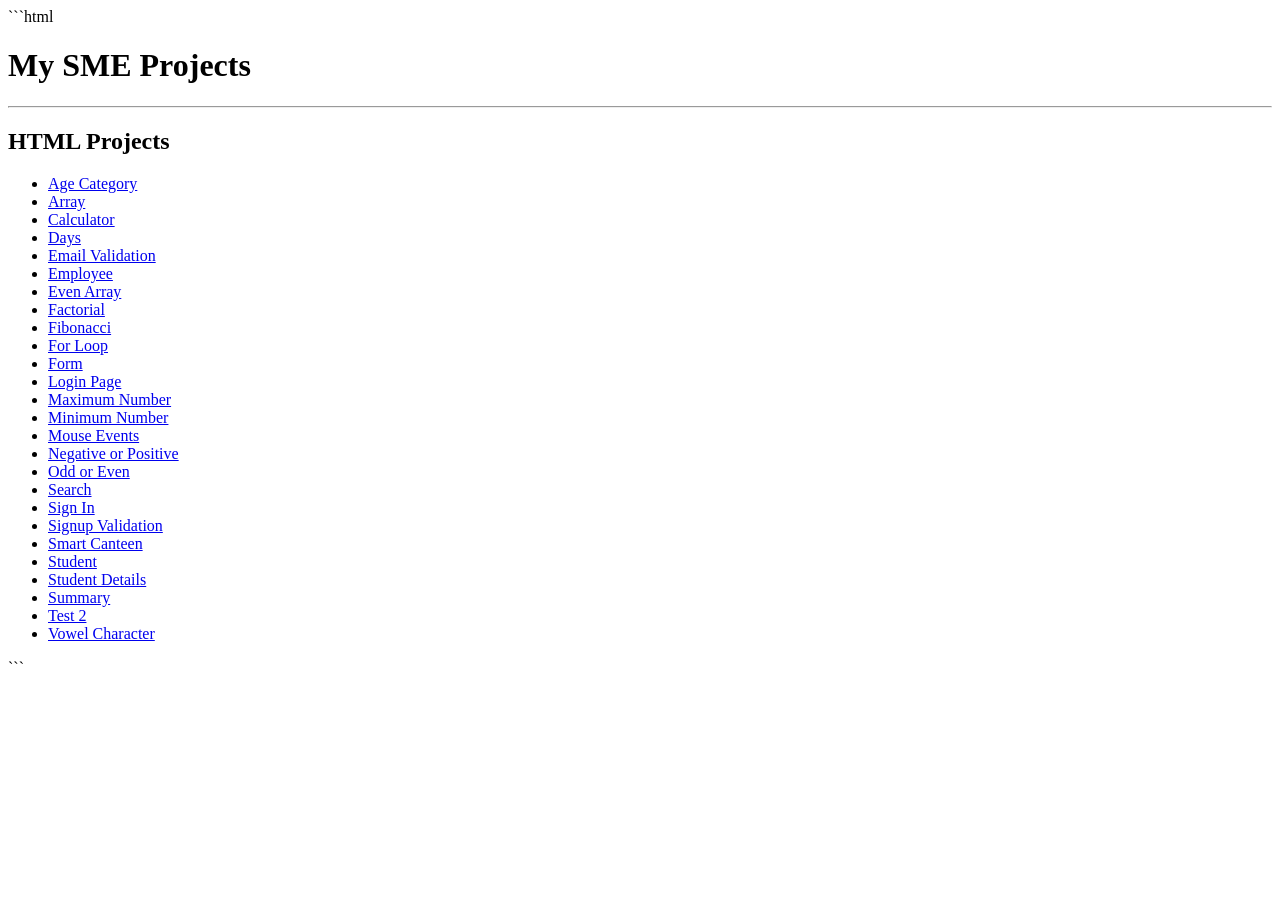
==== index.html @ a17dc514 "index.html" ====
```html
<!DOCTYPE html>
<html lang="en">
<head>
    <meta charset="UTF-8">
    <meta name="viewport" content="width=device-width, initial-scale=1.0">
    <title>SME Projects</title>
</head>
<body>

    <h1>My SME Projects</h1>
    <hr>

    <h2>HTML Projects</h2>
    <ul>
        <li><a href="agecategory.html">Age Category</a></li>
        <li><a href="array.html">Array</a></li>
        <li><a href="calculator.html">Calculator</a></li>
        <li><a href="days.html">Days</a></li>
        <li><a href="emailvalidation.html">Email Validation</a></li>
        <li><a href="employee.html">Employee</a></li>
        <li><a href="evenarray.html">Even Array</a></li>
        <li><a href="factorial.html">Factorial</a></li>
        <li><a href="fibonacci.html">Fibonacci</a></li>
        <li><a href="forloop.html">For Loop</a></li>
        <li><a href="form.html">Form</a></li>
        <li><a href="loginpage.html">Login Page</a></li>
        <li><a href="maximum.html">Maximum Number</a></li>
        <li><a href="minimum.html">Minimum Number</a></li>
        <li><a href="mouse.html">Mouse Events</a></li>
        <li><a href="negpos.html">Negative or Positive</a></li>
        <li><a href="oddeven.html">Odd or Even</a></li>
        <li><a href="search.html">Search</a></li>
        <li><a href="sign.html">Sign In</a></li>
        <li><a href="signupvalidation.html">Signup Validation</a></li>
        <li><a href="smartcanteen.html">Smart Canteen</a></li>
        <li><a href="student.html">Student</a></li>
        <li><a href="studentdetails.html">Student Details</a></li>
        <li><a href="summary.html">Summary</a></li>
        <li><a href="test2nd.html">Test 2</a></li>
        <li><a href="vowelcharacter.html">Vowel Character</a></li>
    </ul>

</body>
</html>
```
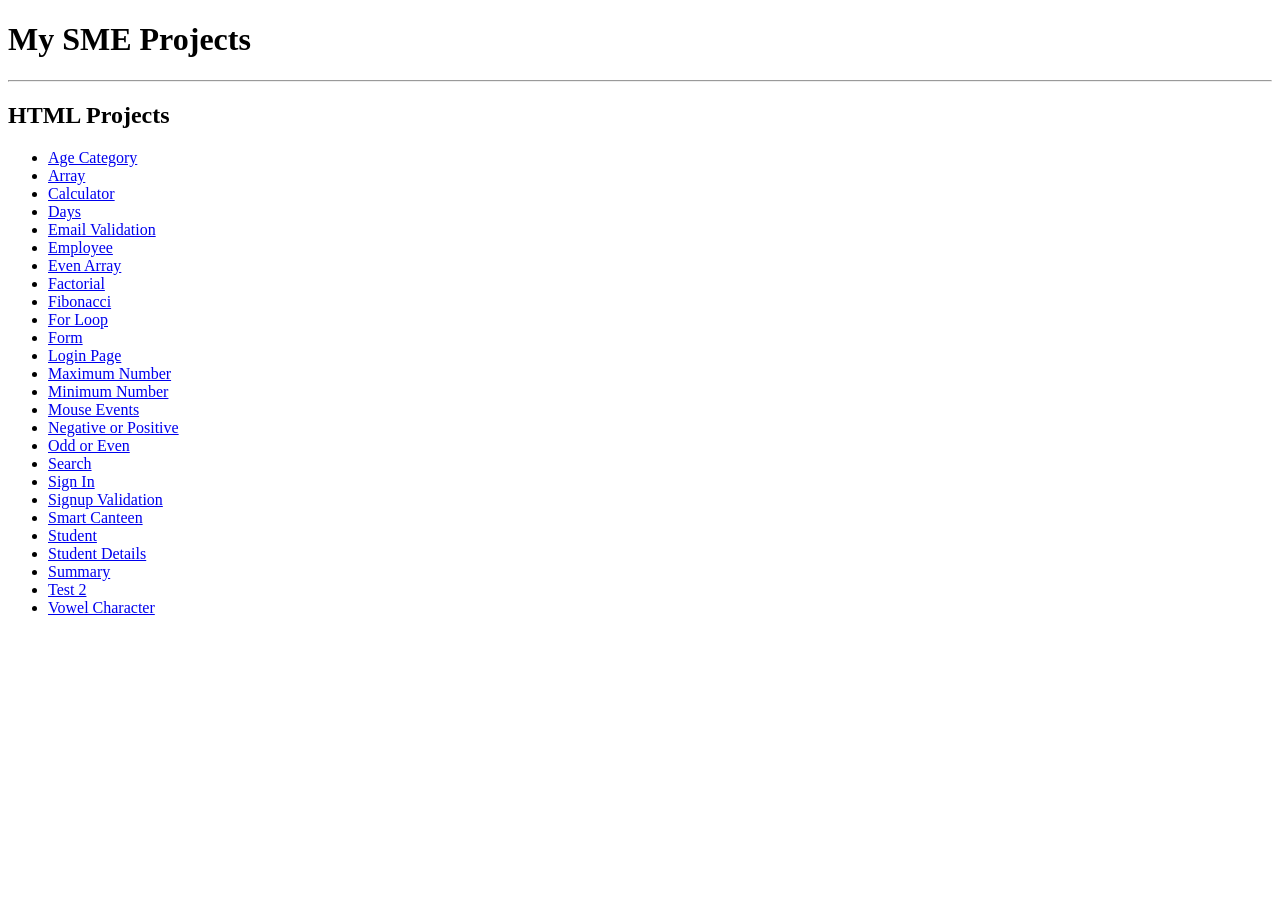
==== commit ea846ae8: "HTML" ====
--- a/index.html
+++ b/index.html
@@ -1,4 +1,3 @@
-```html
 <!DOCTYPE html>
 <html lang="en">
 <head>
@@ -43,4 +42,3 @@
 
 </body>
 </html>
-```
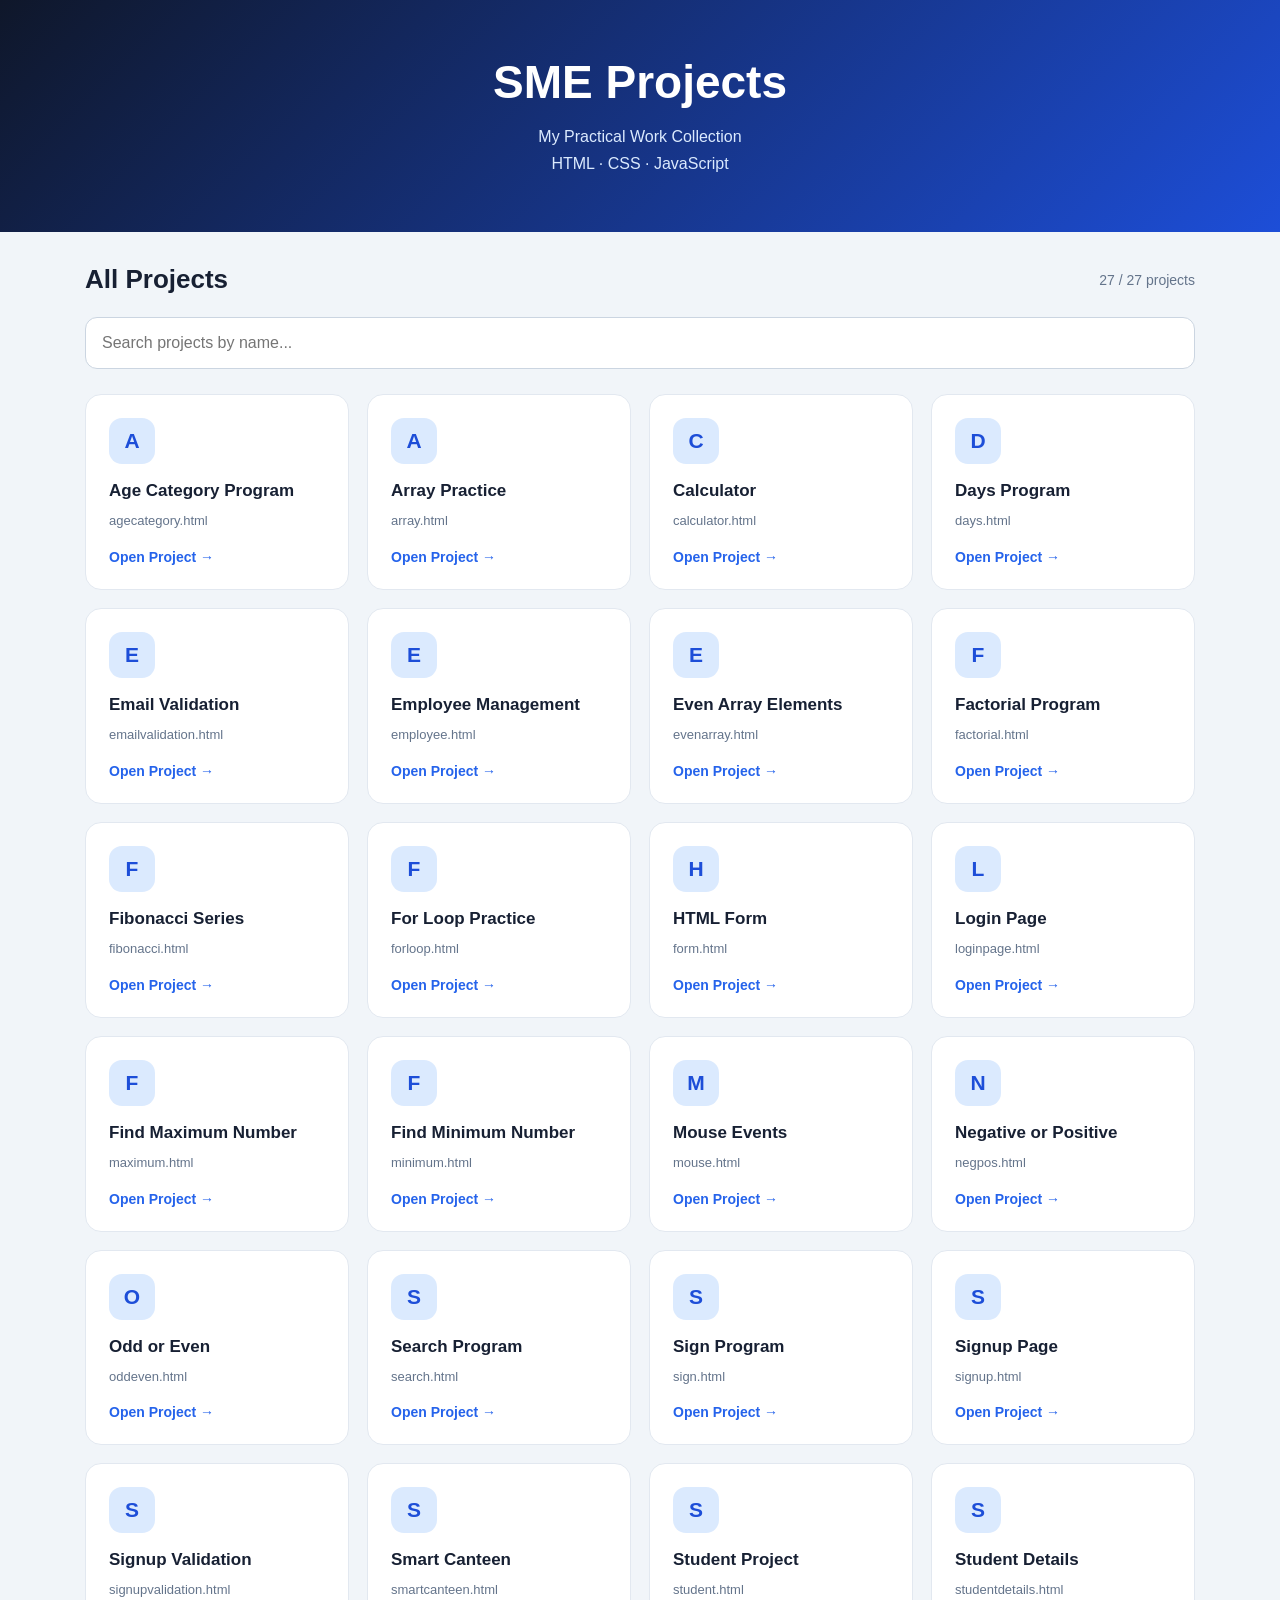
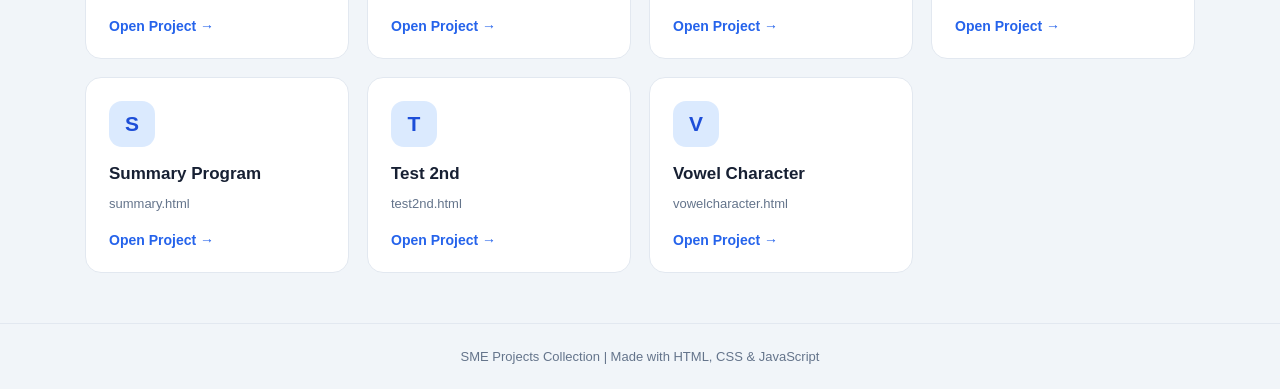
==== commit b7b175e8: "Add files via upload" ====
--- a/index.html
+++ b/index.html
@@ -1,44 +1,291 @@
-<!DOCTYPE html>
-<html lang="en">
-<head>
-    <meta charset="UTF-8">
-    <meta name="viewport" content="width=device-width, initial-scale=1.0">
-    <title>SME Projects</title>
-</head>
-<body>
-
-    <h1>My SME Projects</h1>
-    <hr>
-
-    <h2>HTML Projects</h2>
-    <ul>
-        <li><a href="agecategory.html">Age Category</a></li>
-        <li><a href="array.html">Array</a></li>
-        <li><a href="calculator.html">Calculator</a></li>
-        <li><a href="days.html">Days</a></li>
-        <li><a href="emailvalidation.html">Email Validation</a></li>
-        <li><a href="employee.html">Employee</a></li>
-        <li><a href="evenarray.html">Even Array</a></li>
-        <li><a href="factorial.html">Factorial</a></li>
-        <li><a href="fibonacci.html">Fibonacci</a></li>
-        <li><a href="forloop.html">For Loop</a></li>
-        <li><a href="form.html">Form</a></li>
-        <li><a href="loginpage.html">Login Page</a></li>
-        <li><a href="maximum.html">Maximum Number</a></li>
-        <li><a href="minimum.html">Minimum Number</a></li>
-        <li><a href="mouse.html">Mouse Events</a></li>
-        <li><a href="negpos.html">Negative or Positive</a></li>
-        <li><a href="oddeven.html">Odd or Even</a></li>
-        <li><a href="search.html">Search</a></li>
-        <li><a href="sign.html">Sign In</a></li>
-        <li><a href="signupvalidation.html">Signup Validation</a></li>
-        <li><a href="smartcanteen.html">Smart Canteen</a></li>
-        <li><a href="student.html">Student</a></li>
-        <li><a href="studentdetails.html">Student Details</a></li>
-        <li><a href="summary.html">Summary</a></li>
-        <li><a href="test2nd.html">Test 2</a></li>
-        <li><a href="vowelcharacter.html">Vowel Character</a></li>
-    </ul>
-
-</body>
-</html>
+
+<!DOCTYPE html>
+<html lang="en">
+<head>
+    <meta charset="UTF-8">
+    <meta name="viewport" content="width=device-width, initial-scale=1.0">
+    <meta name="description" content="SME Projects - HTML, CSS and JavaScript practical work">
+    <title>SME Projects | My Portfolio</title>
+
+    <style>
+        * {
+            margin: 0;
+            padding: 0;
+            box-sizing: border-box;
+        }
+
+        body {
+            font-family: Arial, Helvetica, sans-serif;
+            background: #f1f5f9;
+            color: #172033;
+        }
+
+        header {
+            background: linear-gradient(135deg, #0f172a, #1d4ed8);
+            color: white;
+            text-align: center;
+            padding: 55px 20px;
+        }
+
+        header h1 {
+            font-size: clamp(30px, 5vw, 46px);
+            margin-bottom: 14px;
+        }
+
+        header p {
+            color: #dbeafe;
+            line-height: 1.7;
+        }
+
+        .container {
+            max-width: 1150px;
+            margin: auto;
+            padding: 32px 20px 50px;
+        }
+
+        .heading {
+            display: flex;
+            justify-content: space-between;
+            align-items: center;
+            flex-wrap: wrap;
+            gap: 12px;
+            margin-bottom: 22px;
+        }
+
+        .heading h2 {
+            font-size: 26px;
+        }
+
+        #count {
+            color: #64748b;
+            font-size: 14px;
+        }
+
+        #search {
+            width: 100%;
+            padding: 16px;
+            font-size: 16px;
+            border: 1px solid #cbd5e1;
+            border-radius: 12px;
+            margin-bottom: 25px;
+            outline: none;
+        }
+
+        #search:focus {
+            border-color: #2563eb;
+            box-shadow: 0 0 0 3px #2563eb20;
+        }
+
+        .project-grid {
+            display: grid;
+            grid-template-columns: repeat(auto-fit, minmax(225px, 1fr));
+            gap: 18px;
+        }
+
+        .project-card {
+            display: block;
+            padding: 23px;
+            background: white;
+            border: 1px solid #e2e8f0;
+            border-radius: 16px;
+            color: #172033;
+            text-decoration: none;
+            transition: 0.2s ease;
+        }
+
+        .project-card:hover {
+            transform: translateY(-5px);
+            border-color: #93c5fd;
+            box-shadow: 0 12px 28px #0f172a12;
+        }
+
+        .icon {
+            display: grid;
+            place-items: center;
+            width: 46px;
+            height: 46px;
+            border-radius: 13px;
+            background: #dbeafe;
+            color: #1d4ed8;
+            font-size: 21px;
+            font-weight: bold;
+            margin-bottom: 17px;
+        }
+
+        .project-card h3 {
+            font-size: 17px;
+            margin-bottom: 10px;
+            overflow-wrap: anywhere;
+        }
+
+        .project-card p {
+            color: #64748b;
+            font-size: 13px;
+            line-height: 1.6;
+        }
+
+        .open {
+            display: inline-block;
+            margin-top: 17px;
+            color: #2563eb;
+            font-size: 14px;
+            font-weight: bold;
+        }
+
+        #empty {
+            display: none;
+            text-align: center;
+            padding: 45px 15px;
+            color: #64748b;
+        }
+
+        footer {
+            padding: 25px 15px;
+            text-align: center;
+            color: #64748b;
+            border-top: 1px solid #e2e8f0;
+            font-size: 13px;
+        }
+
+        @media (max-width: 520px) {
+            .container {
+                padding: 24px 13px 35px;
+            }
+
+            .project-grid {
+                grid-template-columns: repeat(2, minmax(0, 1fr));
+                gap: 11px;
+            }
+
+            .project-card {
+                padding: 15px;
+            }
+
+            .project-card h3 {
+                font-size: 14px;
+            }
+        }
+    </style>
+</head>
+
+<body>
+
+    <header>
+        <h1>SME Projects</h1>
+        <p>My Practical Work Collection</p>
+        <p>HTML · CSS · JavaScript</p>
+    </header>
+
+    <main class="container">
+
+        <div class="heading">
+            <h2>All Projects</h2>
+            <span id="count"></span>
+        </div>
+
+        <input
+            type="search"
+            id="search"
+            placeholder="Search projects by name..."
+            aria-label="Search projects"
+        >
+
+        <section class="project-grid" id="projectGrid"></section>
+
+        <div id="empty">
+            <h3>No project found!</h3>
+            <p>Try another project name.</p>
+        </div>
+
+    </main>
+
+    <footer>
+        SME Projects Collection | Made with HTML, CSS & JavaScript
+    </footer>
+
+    <script>
+        const projects = [
+            ["agecategory.html", "Age Category Program"],
+            ["array.html", "Array Practice"],
+            ["calculator.html", "Calculator"],
+            ["days.html", "Days Program"],
+            ["emailvalidation.html", "Email Validation"],
+            ["employee.html", "Employee Management"],
+            ["evenarray.html", "Even Array Elements"],
+            ["factorial.html", "Factorial Program"],
+            ["fibonacci.html", "Fibonacci Series"],
+            ["forloop.html", "For Loop Practice"],
+            ["form.html", "HTML Form"],
+            ["loginpage.html", "Login Page"],
+            ["maximum.html", "Find Maximum Number"],
+            ["minimum.html", "Find Minimum Number"],
+            ["mouse.html", "Mouse Events"],
+            ["negpos.html", "Negative or Positive"],
+            ["oddeven.html", "Odd or Even"],
+            ["search.html", "Search Program"],
+            ["sign.html", "Sign Program"],
+            ["signup.html", "Signup Page"],
+            ["signupvalidation.html", "Signup Validation"],
+            ["smartcanteen.html", "Smart Canteen"],
+            ["student.html", "Student Project"],
+            ["studentdetails.html", "Student Details"],
+            ["summary.html", "Summary Program"],
+            ["test2nd.html", "Test 2nd"],
+            ["vowelcharacter.html", "Vowel Character"]
+        ];
+
+        const projectGrid = document.getElementById("projectGrid");
+        const searchInput = document.getElementById("search");
+        const count = document.getElementById("count");
+        const empty = document.getElementById("empty");
+
+        function displayProjects() {
+            const query = searchInput.value.trim().toLowerCase();
+
+            const filteredProjects = projects.filter(project =>
+                (project[0] + " " + project[1]).toLowerCase().includes(query)
+            );
+
+            projectGrid.replaceChildren();
+
+            filteredProjects.forEach(project => {
+                const [file, title] = project;
+
+                const card = document.createElement("a");
+                card.className = "project-card";
+
+                // Each HTML file should be in the same folder as index.html.
+                card.href = encodeURIComponent(file);
+
+                const icon = document.createElement("div");
+                icon.className = "icon";
+                icon.textContent = title.charAt(0);
+
+                const heading = document.createElement("h3");
+                heading.textContent = title;
+
+                const description = document.createElement("p");
+                description.textContent = file;
+
+                const open = document.createElement("span");
+                open.className = "open";
+                open.textContent = "Open Project →";
+
+                card.append(icon, heading, description, open);
+                projectGrid.appendChild(card);
+            });
+
+            count.textContent =
+                filteredProjects.length + " / " + projects.length + " projects";
+
+            empty.style.display =
+                filteredProjects.length === 0 ? "block" : "none";
+        }
+
+        searchInput.addEventListener("input", displayProjects);
+
+        displayProjects();
+    </script>
+
+</body>
+</html>
